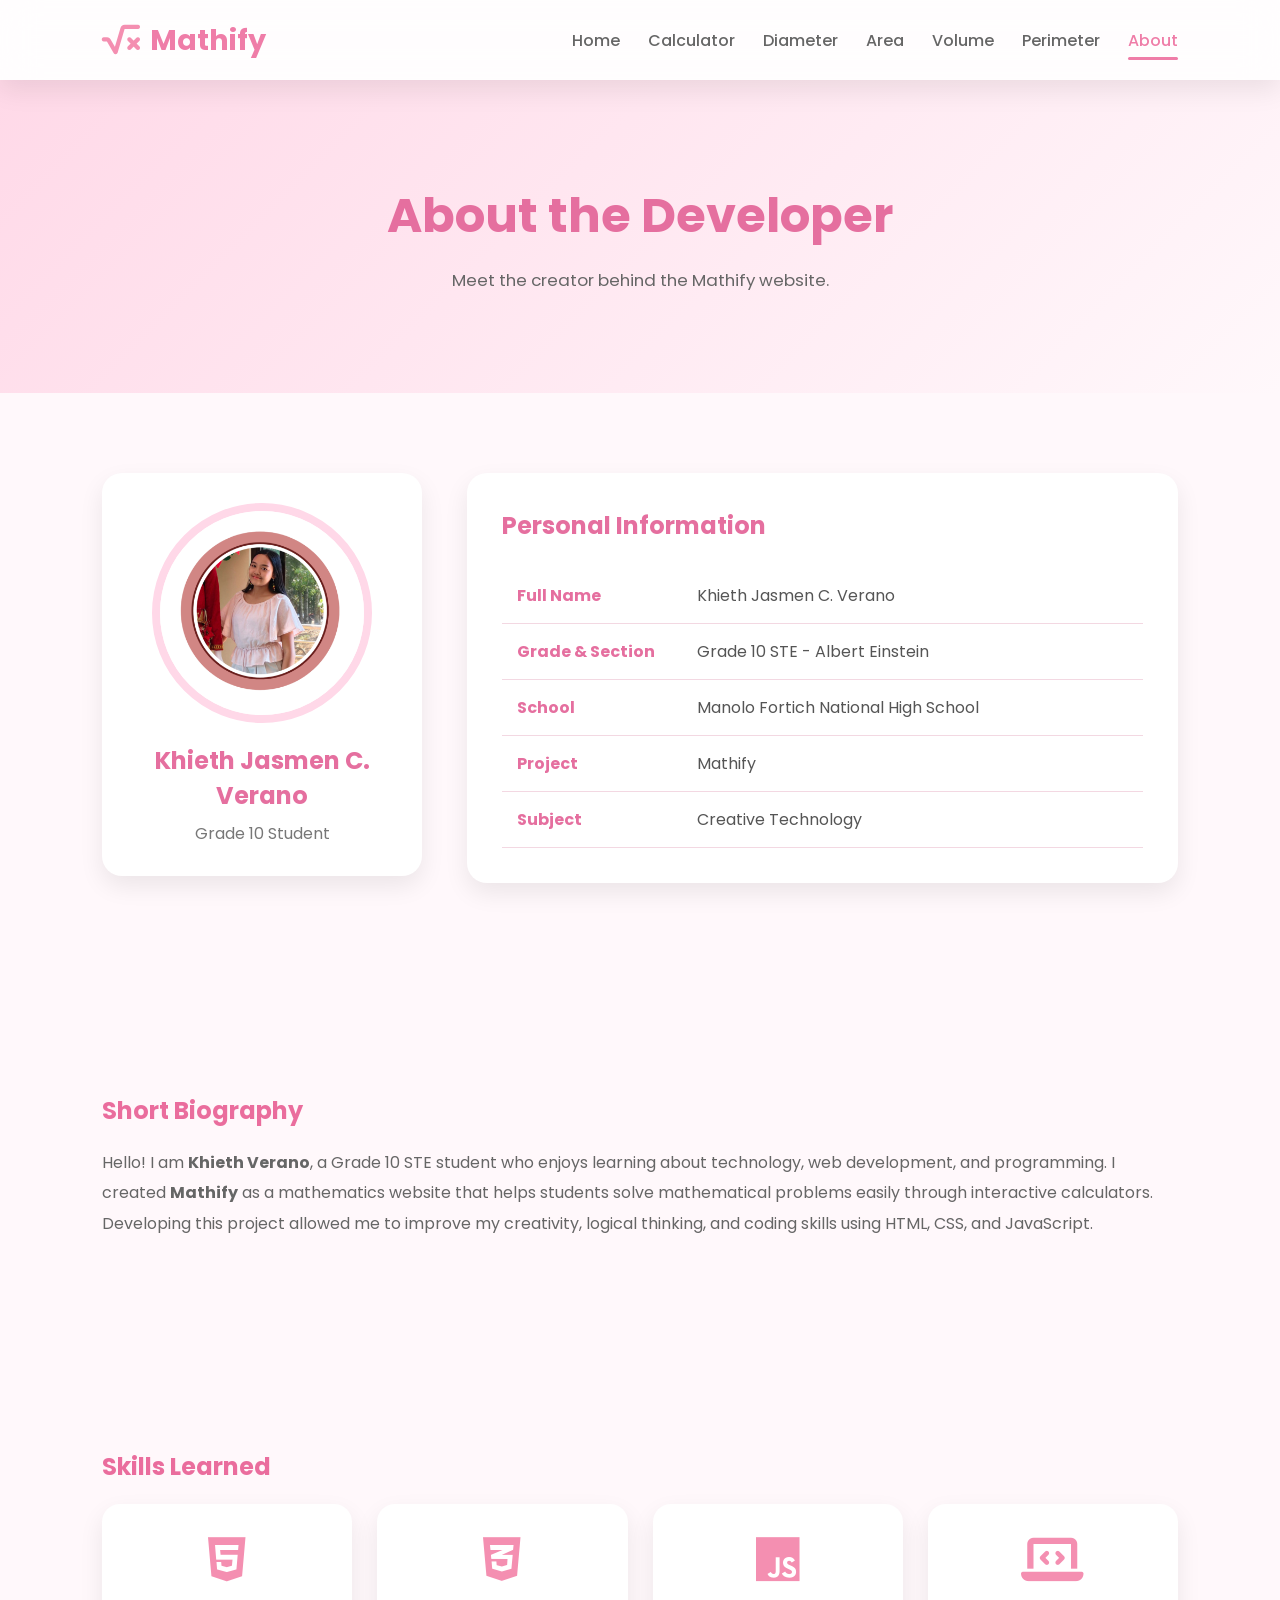
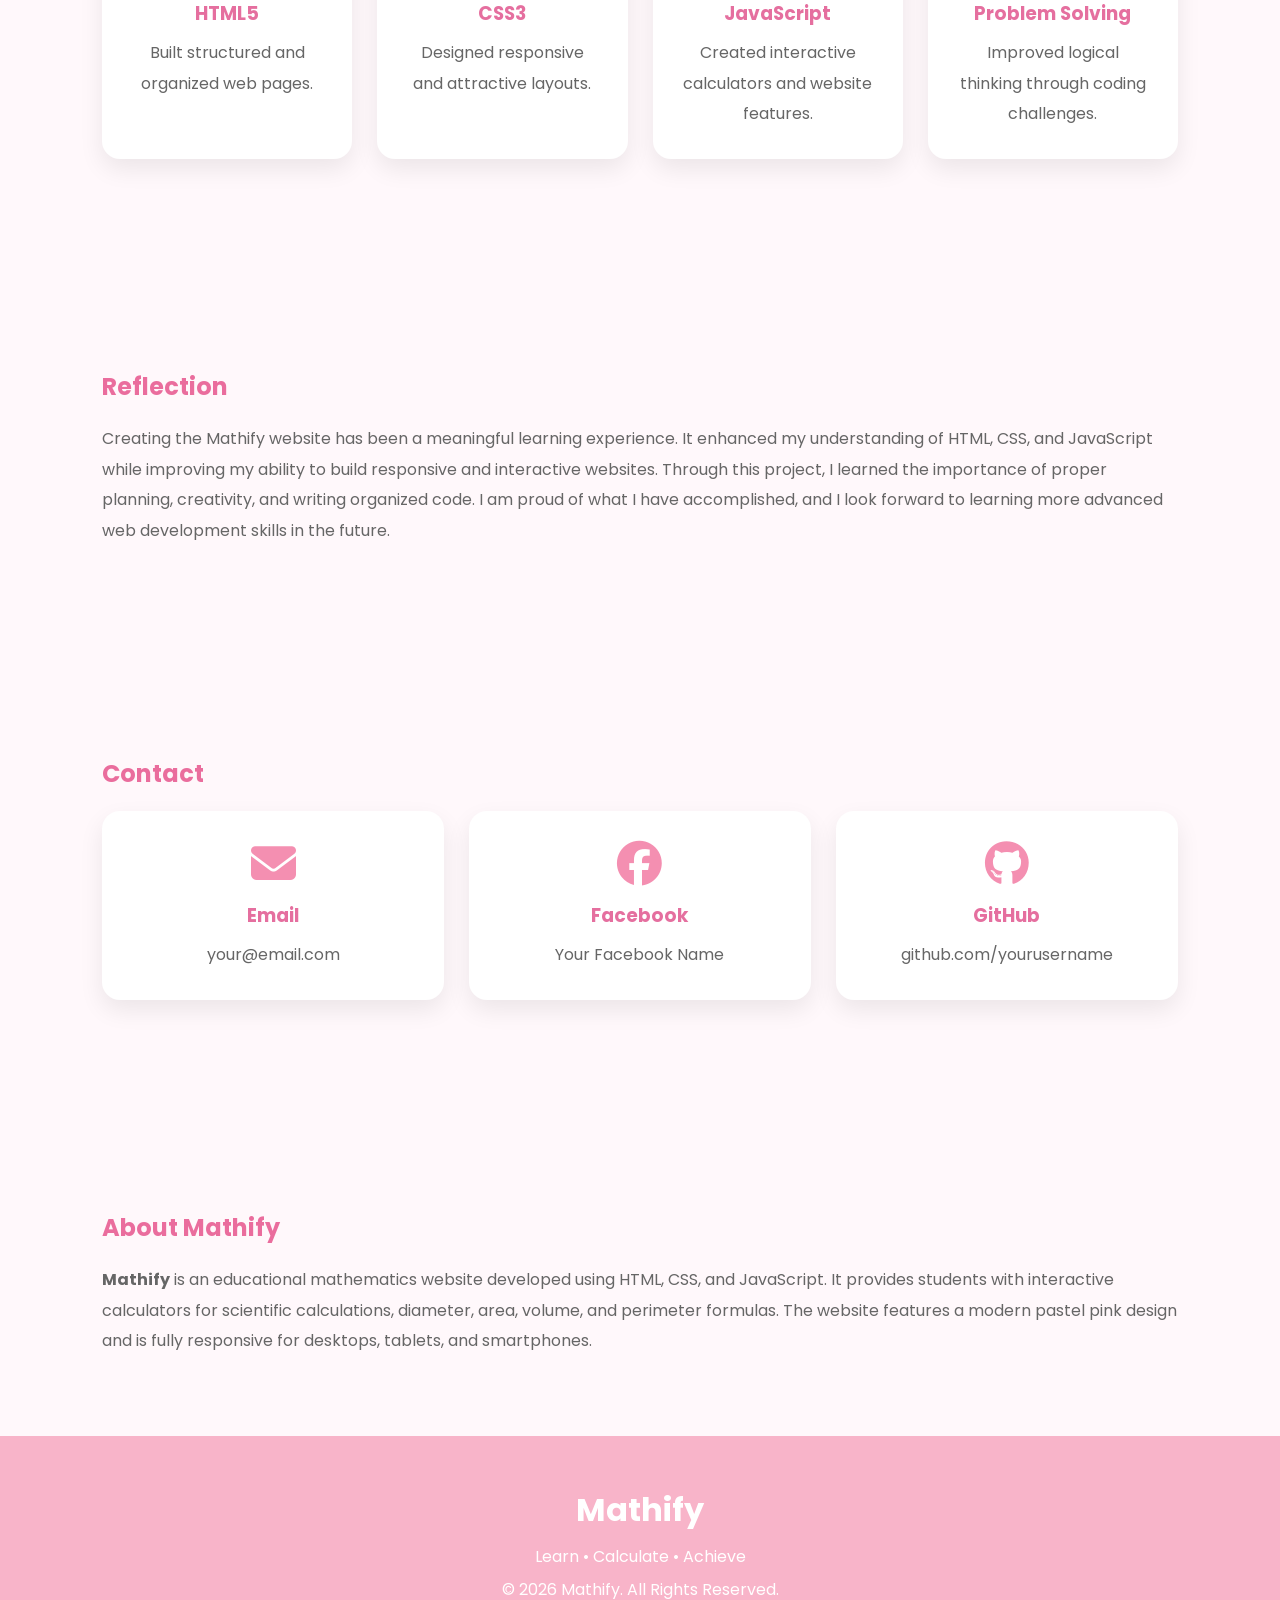
==== about.html @ f3b250c4 "Add files via upload" ====
<!DOCTYPE html>
<html lang="en">

<head>

    <meta charset="UTF-8">

    <meta name="viewport" content="width=device-width, initial-scale=1.0">

    <title>Mathify | About</title>

    <!-- Google Font -->

    <link rel="preconnect" href="https://fonts.googleapis.com">

    <link rel="preconnect" href="https://fonts.gstatic.com" crossorigin>

    <link href="https://fonts.googleapis.com/css2?family=Poppins:wght@300;400;500;600;700&display=swap"
        rel="stylesheet">

    <!-- Font Awesome -->

    <link rel="stylesheet"
        href="https://cdnjs.cloudflare.com/ajax/libs/font-awesome/6.6.0/css/all.min.css">

    <!-- External CSS -->

    <link rel="stylesheet" href="style.css">

</head>

<body>

<header>

    <div class="logo">

        <i class="fa-solid fa-square-root-variable"></i>

        <h2>Mathify</h2>

    </div>

    <nav id="navbar">

        <ul>

            <li><a href="index.html">Home</a></li>

            <li><a href="calculator.html">Calculator</a></li>

            <li><a href="diameter.html">Diameter</a></li>

            <li><a href="area.html">Area</a></li>

            <li><a href="volume.html">Volume</a></li>

            <li><a href="perimeter.html">Perimeter</a></li>

            <li><a class="active" href="about.html">About</a></li>

        </ul>

    </nav>

    <button id="menu-btn">

        <i class="fa-solid fa-bars"></i>

    </button>

</header>

<section class="page-banner">

    <h1>About the Developer</h1>

    <p>

        Meet the creator behind the Mathify website.

    </p>

</section>

<!-- PROFILE -->

<section class="about-container">

    <div class="profile-card">

        <img src="img/K/about.png" alt="Programmer">

        <h2>Khieth Jasmen C. Verano</h2>

        <p class="course">

            Grade 10 Student

        </p>

    </div>

    <div class="about-info">

        <h2>Personal Information</h2>

        <table>

            <tr>

                <td><strong>Full Name</strong></td>

                <td>Khieth Jasmen C. Verano</td>

            </tr>

            <tr>

                <td><strong>Grade & Section</strong></td>

                <td>Grade 10 STE - Albert Einstein</td>

            </tr>

            <tr>

                <td><strong>School</strong></td>

                <td>Manolo Fortich National High School</td>

            </tr>

            <tr>

                <td><strong>Project</strong></td>

                <td>Mathify</td>

            </tr>

            <tr>

                <td><strong>Subject</strong></td>

                <td>Creative Technology</td>

            </tr>

        </table>

    </div>

</section>

<!-- BIOGRAPHY -->

<section class="about-section">

    <h2>Short Biography</h2>

    <p>

        Hello! I am <strong>Khieth Verano</strong>, a Grade 10 STE student who enjoys
        learning about technology, web development, and programming.
        I created <strong>Mathify</strong> as a mathematics website that helps
        students solve mathematical problems easily through interactive calculators.
        Developing this project allowed me to improve my creativity,
        logical thinking, and coding skills using HTML, CSS, and JavaScript.

    </p>

</section>

<!-- SKILLS -->

<section class="about-section">

    <h2>Skills Learned</h2>

    <div class="skills-grid">

        <div class="skill">

            <i class="fa-brands fa-html5"></i>

            <h3>HTML5</h3>

            <p>

                Built structured and organized web pages.

            </p>

        </div>

        <div class="skill">

            <i class="fa-brands fa-css3-alt"></i>

            <h3>CSS3</h3>

            <p>

                Designed responsive and attractive layouts.

            </p>

        </div>

        <div class="skill">

            <i class="fa-brands fa-js"></i>

            <h3>JavaScript</h3>

            <p>

                Created interactive calculators and website features.

            </p>

        </div>

        <div class="skill">

            <i class="fa-solid fa-laptop-code"></i>

            <h3>Problem Solving</h3>

            <p>

                Improved logical thinking through coding challenges.

            </p>

        </div>

    </div>

</section>

<!-- REFLECTION -->

<section class="about-section">

    <h2>Reflection</h2>

    <p>

        Creating the Mathify website has been a meaningful learning experience.
        It enhanced my understanding of HTML, CSS, and JavaScript while improving
        my ability to build responsive and interactive websites.
        Through this project, I learned the importance of proper planning,
        creativity, and writing organized code.
        I am proud of what I have accomplished, and I look forward to learning
        more advanced web development skills in the future.

    </p>

</section>

<!-- CONTACT -->

<section class="about-section">

    <h2>Contact</h2>

    <div class="contact-grid">

        <div class="contact-card">

            <i class="fa-solid fa-envelope"></i>

            <h3>Email</h3>

            <p>your@email.com</p>

        </div>

        <div class="contact-card">

            <i class="fa-brands fa-facebook"></i>

            <h3>Facebook</h3>

            <p>Your Facebook Name</p>

        </div>

        <div class="contact-card">

            <i class="fa-brands fa-github"></i>

            <h3>GitHub</h3>

            <p>github.com/yourusername</p>

        </div>

    </div>

</section>

<!-- WEBSITE INFO -->

<section class="about-section">

    <h2>About Mathify</h2>

    <p>

        <strong>Mathify</strong> is an educational mathematics website developed
        using HTML, CSS, and JavaScript.
        It provides students with interactive calculators for scientific
        calculations, diameter, area, volume, and perimeter formulas.
        The website features a modern pastel pink design and is fully responsive
        for desktops, tablets, and smartphones.

    </p>

</section>

<footer>

    <div class="footer-content">

        <h2>Mathify</h2>

        <p>

            Learn • Calculate • Achieve

        </p>

        <p>

            © 2026 Mathify. All Rights Reserved.

        </p>

    </div>

</footer>

<button id="topBtn">

    <i class="fa-solid fa-arrow-up"></i>

</button>

<script src="javascript.js"></script>

</body>

</html>
---- style.css ----
/*==================================================
            MATHIFY | STYLE.CSS (PART 1)
        Theme: Pastel Pink / Baby Pink
==================================================*/

/*========== GOOGLE FONT ==========*/

@import url('https://fonts.googleapis.com/css2?family=Poppins:wght@300;400;500;600;700;800&display=swap');


/*========== CSS VARIABLES ==========*/

:root{

    --primary:#f8b4c9;
    --secondary:#ffd6e7;
    --light:#fff8fb;
    --white:#ffffff;
    --dark:#444444;
    --gray:#777777;
    --shadow:0 10px 25px rgba(0,0,0,.08);
    --radius:18px;
    --transition:.35s ease;

}


/*========== RESET ==========*/

*{

    margin:0;
    padding:0;
    box-sizing:border-box;
    font-family:'Poppins',sans-serif;

}

html{

    scroll-behavior:smooth;

}

body{

    background:var(--light);
    color:var(--dark);
    overflow-x:hidden;

}


/*========== SCROLLBAR ==========*/

::-webkit-scrollbar{

    width:10px;

}

::-webkit-scrollbar-track{

    background:#ffe9f2;

}

::-webkit-scrollbar-thumb{

    background:var(--primary);
    border-radius:20px;

}

::-webkit-scrollbar-thumb:hover{

    background:#ec8fb0;

}


/*========== LINKS ==========*/

a{

    text-decoration:none;
    color:inherit;

}

ul{

    list-style:none;

}

img{

    width:100%;
    display:block;

}


/*========== SECTION ==========*/

section{

    padding:80px 8%;

}

.title{

    text-align:center;
    font-size:2.2rem;
    color:#e86c9d;
    margin-bottom:50px;

}


/*==================================================
                    PRELOADER
==================================================*/

#loader{

    position:fixed;
    inset:0;
    background:var(--light);
    display:flex;
    flex-direction:column;
    justify-content:center;
    align-items:center;
    z-index:9999;

}

.spinner{

    width:70px;
    height:70px;
    border:8px solid #ffd9e8;
    border-top:8px solid #f48fb1;
    border-radius:50%;
    animation:spin 1s linear infinite;

}

#loader h2{

    margin-top:20px;
    color:#ea7aa7;
    letter-spacing:2px;

}

@keyframes spin{

    to{

        transform:rotate(360deg);

    }

}


/*==================================================
                    HEADER
==================================================*/

header{

    width:100%;
    height:80px;
    background:rgba(255,255,255,.75);

    backdrop-filter:blur(18px);

    display:flex;
    justify-content:space-between;
    align-items:center;

    padding:0 8%;

    position:sticky;
    top:0;

    z-index:999;

    box-shadow:var(--shadow);

}


/*========== LOGO ==========*/

.logo{

    display:flex;
    align-items:center;
    gap:10px;

}

.logo i{

    font-size:34px;
    color:#f48fb1;

}

.logo h2{

    color:#ef7da8;
    font-size:1.8rem;

}


/*========== NAVIGATION ==========*/

nav ul{

    display:flex;
    align-items:center;
    gap:28px;

}

nav ul li a{

    color:#666;
    font-weight:500;

    transition:var(--transition);

}

nav ul li a:hover{

    color:#ef7da8;

}

nav ul li a.active{

    color:#ef7da8;
    position:relative;

}

nav ul li a.active::after{

    content:'';

    width:100%;
    height:3px;

    background:#ef7da8;

    position:absolute;
    left:0;
    bottom:-8px;

    border-radius:20px;

}


/*========== HAMBURGER ==========*/

#menu-btn{

    display:none;

    border:none;
    background:none;

    cursor:pointer;

    font-size:25px;

    color:#ef7da8;

}


/*==================================================
                    BUTTONS
==================================================*/

.btn{

    display:inline-block;

    padding:14px 32px;

    background:linear-gradient(135deg,#f8b4c9,#f48fb1);

    color:white;

    border:none;

    border-radius:40px;

    cursor:pointer;

    transition:.35s;

    font-weight:600;

    box-shadow:0 8px 20px rgba(244,143,177,.30);

}

.btn:hover{

    transform:translateY(-4px);

    box-shadow:0 12px 30px rgba(244,143,177,.40);

}

.btn-outline{

    display:inline-block;

    padding:14px 32px;

    border:2px solid #f48fb1;

    color:#f48fb1;

    background:white;

    border-radius:40px;

    cursor:pointer;

    transition:.35s;

    font-weight:600;

}

.btn-outline:hover{

    background:#f48fb1;

    color:white;

}


/*==================================================
                PAGE BANNER
==================================================*/

.page-banner{

    text-align:center;

    background:linear-gradient(135deg,#ffd9e8,#fff8fb);

    padding:100px 10%;

}

.page-banner h1{

    font-size:3rem;

    color:#e56f9f;

}

.page-banner p{

    margin-top:15px;

    color:#666;

    font-size:1.05rem;

}


/*==================================================
                    HERO
==================================================*/

.hero{

    display:grid;

    grid-template-columns:repeat(2,1fr);

    gap:60px;

    align-items:center;

    min-height:85vh;

}

.hero-text h1{

    font-size:3.7rem;

    line-height:1.2;

    margin-bottom:25px;

}

.hero-text span{

    color:#ef7da8;

}

.hero-text p{

    color:#666;

    font-size:1.05rem;

    line-height:1.8;

    margin-bottom:35px;

}

.hero-buttons{

    display:flex;

    gap:20px;

    flex-wrap:wrap;

}

.hero-image img{

    max-width:520px;

    margin:auto;

    animation:float 3s ease-in-out infinite;

}

@keyframes float{

    0%{

        transform:translateY(0);

    }

    50%{

        transform:translateY(-15px);

    }

    100%{

        transform:translateY(0);

    }

}


/*==================================================
                    INFO CARDS
==================================================*/

.info{

    display:grid;

    grid-template-columns:repeat(auto-fit,minmax(250px,1fr));

    gap:30px;

}

.card{

    background:white;

    padding:35px;

    border-radius:var(--radius);

    text-align:center;

    box-shadow:var(--shadow);

    transition:.35s;

}

.card:hover{

    transform:translateY(-8px);

}

.card i{

    font-size:40px;

    color:#ef7da8;

    margin-bottom:18px;

}

.card h3{

    margin-bottom:10px;

    color:#444;

}

.card p{

    color:#666;

}


/*==================================================
                    FOOTER
==================================================*/

footer{

    background:#f8b4c9;

    color:white;

    text-align:center;

    padding:50px 20px;

}

.footer-content h2{

    margin-bottom:10px;

    font-size:2rem;

}

.footer-content p{

    margin:8px 0;

}

.socials{

    margin:20px 0;

}

.socials a{

    display:inline-flex;

    justify-content:center;

    align-items:center;

    width:45px;

    height:45px;

    border-radius:50%;

    background:white;

    color:#ef7da8;

    margin:0 8px;

    transition:.35s;

}

.socials a:hover{

    transform:translateY(-6px);

}


/*==================================================
                RESPONSIVE NAVBAR
==================================================*/

@media(max-width:900px){

    #menu-btn{

        display:block;

    }

    nav{

        position:absolute;

        top:80px;
        left:-100%;

        width:100%;

        background:white;

        box-shadow:var(--shadow);

        transition:.35s;

    }

    nav.active{

        left:0;

    }

    nav ul{

        flex-direction:column;

        padding:30px;

    }

    .hero{

        grid-template-columns:1fr;

        text-align:center;

    }

    .hero-image{

        order:-1;

    }

    .hero-buttons{

        justify-content:center;

    }

}

@media(max-width:600px){

    .hero-text h1{

        font-size:2.5rem;

    }

    .page-banner h1{

        font-size:2.2rem;

    }

    section{

        padding:60px 6%;

    }

}

/*==================================================
            MATHIFY | STYLE.CSS (PART 2A)
        Calculator & Formula Sections
==================================================*/


/*=========================================
            CALCULATOR SECTION
=========================================*/

.calculator-section{

    display:flex;
    justify-content:center;
    align-items:center;

}

.calculator-container{

    width:100%;
    display:flex;
    justify-content:center;

}

.calculator{

    width:420px;
    max-width:100%;

    background:white;

    padding:30px;

    border-radius:25px;

    box-shadow:var(--shadow);

}


/*=========================================
            DISPLAY
=========================================*/

#display{

    width:100%;

    height:75px;

    border:none;

    outline:none;

    border-radius:15px;

    background:#fff4f8;

    color:#444;

    font-size:2rem;

    text-align:right;

    padding:20px;

    margin-bottom:25px;

    box-shadow:inset 0 3px 10px rgba(0,0,0,.08);

}


/*=========================================
        CALCULATOR BUTTONS
=========================================*/

.calculator-buttons{

    display:grid;

    grid-template-columns:repeat(4,1fr);

    gap:15px;

}

.calculator-buttons button{

    height:65px;

    border:none;

    border-radius:15px;

    background:white;

    color:#444;

    font-size:1.1rem;

    cursor:pointer;

    transition:.3s;

    box-shadow:0 5px 12px rgba(0,0,0,.08);

}

.calculator-buttons button:hover{

    transform:translateY(-4px);

}

.calculator-buttons button:active{

    transform:scale(.95);

}

.operator{

    background:#ffd8e8 !important;

    color:#d84b87 !important;

    font-weight:600;

}

.special{

    background:#f8b4c9 !important;

    color:white !important;

}

.equal{

    grid-column:span 2;

    background:linear-gradient(135deg,#f48fb1,#ec6c98) !important;

    color:white !important;

    font-size:1.3rem;

}


/*=========================================
        HISTORY SECTION
=========================================*/

.history-section{

    text-align:center;

}

.history-section h2{

    color:#e56f9f;

    margin-bottom:25px;

}

#historyList{

    max-width:700px;

    margin:auto;

    background:white;

    border-radius:20px;

    box-shadow:var(--shadow);

    padding:20px;

    min-height:100px;

    text-align:left;

}

#historyList li{

    padding:12px;

    border-bottom:1px solid #f3d8e2;

    color:#666;

}

#historyList li:last-child{

    border-bottom:none;

}


/*=========================================
            FORMULA GRID
=========================================*/

.formula-grid{

    display:grid;

    grid-template-columns:repeat(auto-fit,minmax(320px,1fr));

    gap:30px;

}


/*=========================================
            FORMULA CARD
=========================================*/

.formula-card{

    background:white;

    padding:30px;

    border-radius:20px;

    box-shadow:var(--shadow);

    transition:.35s;

}

.formula-card:hover{

    transform:translateY(-8px);

}

.formula-card h2{

    color:#ea6d9d;

    margin-bottom:12px;

}

.formula-card h4{

    color:#777;

    margin-bottom:10px;

}

.formula-card p{

    color:#666;

    margin-bottom:18px;

    line-height:1.7;

}


/*=========================================
                INPUTS
=========================================*/

.formula-card input,

.newsletter input{

    width:100%;

    padding:15px;

    margin:10px 0;

    border:2px solid #ffd5e6;

    border-radius:12px;

    outline:none;

    font-size:1rem;

    transition:.3s;

    background:#fffdfd;

}

.formula-card input:focus,

.newsletter input:focus{

    border-color:#f48fb1;

    box-shadow:0 0 10px rgba(244,143,177,.25);

}


/*=========================================
            RESULT BOXES
=========================================*/

.formula-card h3{

    margin-top:20px;

    padding:15px;

    border-radius:12px;

    background:#fff3f8;

    color:#d85c90;

    min-height:55px;

    display:flex;

    align-items:center;

    justify-content:center;

    text-align:center;

    font-weight:600;

}


/*=========================================
            BUTTON SPACING
=========================================*/

.formula-card .btn,

.formula-card .btn-outline{

    width:100%;

    margin-top:12px;

}


/*=========================================
            INFO SECTION
=========================================*/

.info-section{

    text-align:center;

}

.info-section h2{

    color:#e56f9f;

    margin-bottom:45px;

}


/*=========================================
        FEATURES INFORMATION
=========================================*/

.features-info{

    text-align:center;

}

.features-info h2{

    color:#ea6d9d;

    margin-bottom:45px;

}


/*=========================================
            MOBILE
=========================================*/

@media(max-width:768px){

    .calculator{

        padding:20px;

    }

    .calculator-buttons{

        gap:10px;

    }

    .calculator-buttons button{

        height:58px;

        font-size:1rem;

    }

    #display{

        font-size:1.6rem;

    }

    .formula-grid{

        grid-template-columns:1fr;

    }

}

@media(max-width:480px){

    .calculator{

        width:100%;

    }

    .calculator-buttons button{

        height:55px;

        font-size:.95rem;

    }

    #display{

        height:65px;

        font-size:1.4rem;

        padding:15px;

    }

}

/*==================================================
            MATHIFY | STYLE.CSS (PART 2B)
        Home & About Page Components
==================================================*/


/*=========================================
            FEATURE CARDS
=========================================*/

.feature-container{

    display:grid;

    grid-template-columns:repeat(auto-fit,minmax(260px,1fr));

    gap:30px;

}

.feature{

    background:#ffffff;

    border-radius:20px;

    padding:35px;

    text-align:center;

    box-shadow:var(--shadow);

    transition:.35s;

}

.feature:hover{

    transform:translateY(-8px);

}

.feature i{

    font-size:45px;

    color:#f48fb1;

    margin-bottom:18px;

}

.feature h3{

    color:#e56f9f;

    margin-bottom:15px;

}

.feature p{

    color:#666;

    line-height:1.7;

}


/*=========================================
            WHY CHOOSE SECTION
=========================================*/

.why{

    display:grid;

    grid-template-columns:repeat(2,1fr);

    gap:60px;

    align-items:center;

}

.why-text h2{

    color:#ea6d9d;

    font-size:2.3rem;

    margin-bottom:25px;

}

.why-text p{

    color:#666;

    line-height:1.8;

    margin-bottom:25px;

}

.why-text ul li{

    margin:15px 0;

    font-size:1rem;

    color:#555;

}

.why-text i{

    color:#f48fb1;

    margin-right:10px;

}

.why-image img{

    width:100%;

    max-width:420px;

    margin:auto;

}


/*=========================================
            FUN FACT
=========================================*/

.fact{

    text-align:center;

    background:#fff0f6;

    border-radius:20px;

    margin:50px 8%;

}

.fact h2{

    color:#e56f9f;

    margin-bottom:20px;

}

.fact p{

    max-width:700px;

    margin:auto;

    color:#666;

    line-height:1.8;

    margin-bottom:25px;

}


/*=========================================
            QUICK LINKS
=========================================*/

.quick-grid{

    display:grid;

    grid-template-columns:repeat(auto-fit,minmax(180px,1fr));

    gap:25px;

}

.quick-grid a{

    background:white;

    padding:30px;

    text-align:center;

    border-radius:18px;

    box-shadow:var(--shadow);

    transition:.35s;

    font-weight:600;

    color:#555;

}

.quick-grid a:hover{

    transform:translateY(-8px);

    background:#ffe7f0;

}

.quick-grid i{

    display:block;

    font-size:40px;

    color:#f48fb1;

    margin-bottom:15px;

}


/*=========================================
            NEWSLETTER
=========================================*/

.newsletter{

    text-align:center;

    background:white;

    border-radius:20px;

    box-shadow:var(--shadow);

}

.newsletter h2{

    color:#e56f9f;

    margin-bottom:15px;

}

.newsletter p{

    color:#666;

    margin-bottom:20px;

}

.newsletter input{

    max-width:420px;

    margin:auto;

    display:block;

    margin-bottom:20px;

}

#greeting{

    margin-top:20px;

    color:#f06292;

}


/*=========================================
            ABOUT PAGE
=========================================*/

.about-container{

    display:grid;

    grid-template-columns:320px 1fr;

    gap:45px;

    align-items:start;

}

.profile-card{

    background:white;

    border-radius:20px;

    text-align:center;

    padding:30px;

    box-shadow:var(--shadow);

}

.profile-card img{

    width:220px;

    height:220px;

    border-radius:50%;

    object-fit:cover;

    margin:auto;

    border:8px solid #ffd8e8;

}

.profile-card h2{

    margin-top:20px;

    color:#e56f9f;

}

.course{

    color:#777;

    margin-top:8px;

}

.about-info{

    background:white;

    padding:35px;

    border-radius:20px;

    box-shadow:var(--shadow);

}

.about-info h2{

    color:#e56f9f;

    margin-bottom:25px;

}


/*=========================================
                TABLE
=========================================*/

table{

    width:100%;

    border-collapse:collapse;

}

table tr{

    border-bottom:1px solid #f3d8e2;

}

table td{

    padding:15px;

    color:#555;

}

table td:first-child{

    color:#e56f9f;

    width:180px;

}


/*=========================================
            ABOUT SECTION
=========================================*/

.about-section{

    margin-top:50px;

}

.about-section h2{

    color:#ea6d9d;

    margin-bottom:20px;

}

.about-section p{

    color:#666;

    line-height:1.9;

}


/*=========================================
            SKILLS
=========================================*/

.skills-grid{

    display:grid;

    grid-template-columns:repeat(auto-fit,minmax(220px,1fr));

    gap:25px;

}

.skill{

    background:white;

    padding:30px;

    text-align:center;

    border-radius:18px;

    box-shadow:var(--shadow);

    transition:.35s;

}

.skill:hover{

    transform:translateY(-8px);

}

.skill i{

    font-size:50px;

    color:#f48fb1;

    margin-bottom:15px;

}

.skill h3{

    color:#e56f9f;

    margin-bottom:10px;

}

.skill p{

    color:#666;

}


/*=========================================
            CONTACT
=========================================*/

.contact-grid{

    display:grid;

    grid-template-columns:repeat(auto-fit,minmax(220px,1fr));

    gap:25px;

}

.contact-card{

    background:white;

    padding:30px;

    text-align:center;

    border-radius:18px;

    box-shadow:var(--shadow);

    transition:.35s;

}

.contact-card:hover{

    transform:translateY(-8px);

}

.contact-card i{

    font-size:45px;

    color:#f48fb1;

    margin-bottom:15px;

}

.contact-card h3{

    color:#e56f9f;

    margin-bottom:10px;

}

.contact-card p{

    color:#666;

    word-break:break-word;

}


/*=========================================
        SCROLL TO TOP BUTTON
=========================================*/

#topBtn{

    position:fixed;

    bottom:25px;

    right:25px;

    width:55px;

    height:55px;

    border:none;

    border-radius:50%;

    background:#f48fb1;

    color:white;

    font-size:20px;

    cursor:pointer;

    display:none;

    box-shadow:var(--shadow);

    transition:.35s;

    z-index:999;

}

#topBtn:hover{

    transform:translateY(-5px);

}


/*=========================================
            RESPONSIVE
=========================================*/

@media(max-width:992px){

    .why{

        grid-template-columns:1fr;

        text-align:center;

    }

    .about-container{

        grid-template-columns:1fr;

    }

    .profile-card{

        max-width:380px;

        margin:auto;

    }

}

@media(max-width:768px){

    .feature-container,

    .quick-grid,

    .skills-grid,

    .contact-grid{

        grid-template-columns:1fr;

    }

    table td{

        display:block;

        width:100%;

        padding:10px;

    }

    table tr{

        display:block;

        margin-bottom:15px;

        border:1px solid #f4d4e3;

        border-radius:12px;

        padding:10px;

    }

}

@media(max-width:480px){

    .profile-card img{

        width:170px;

        height:170px;

    }

    .why-text h2{

        font-size:1.9rem;

    }

    .about-info{

        padding:25px;

    }

}
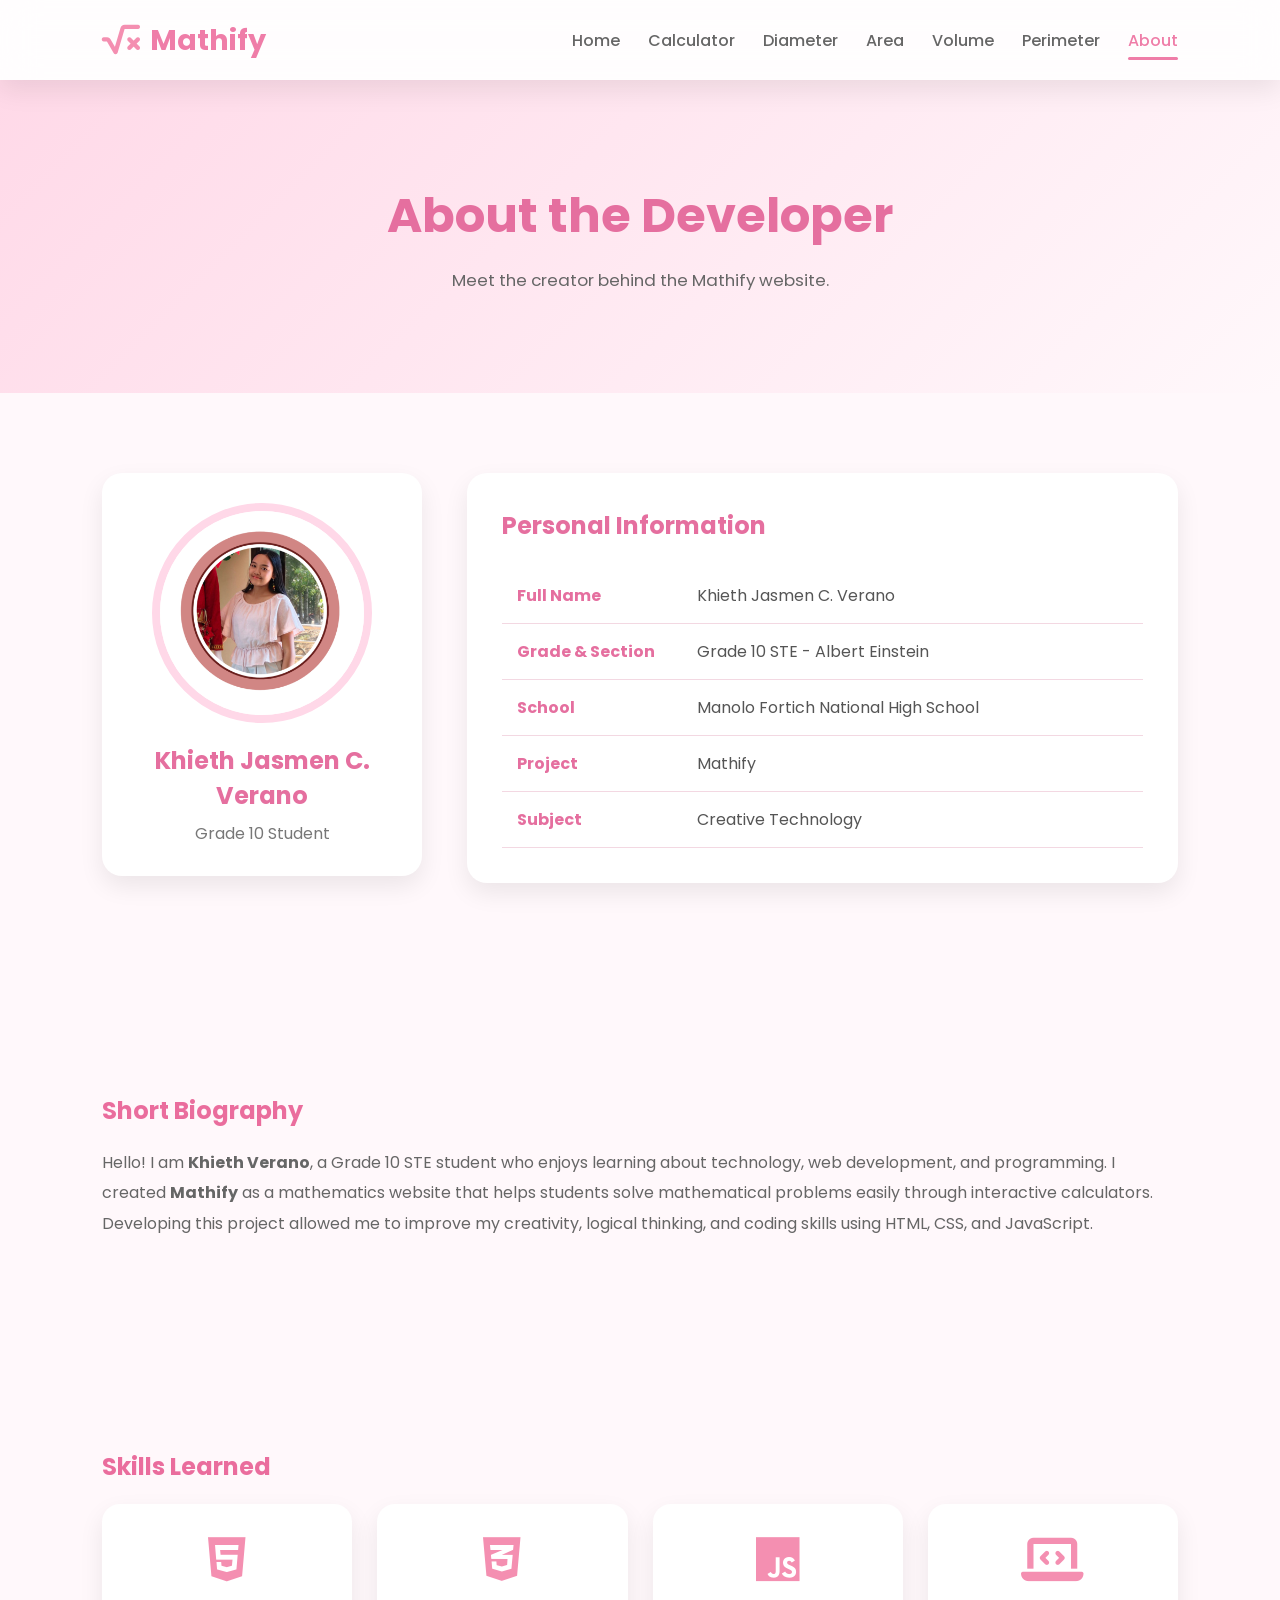
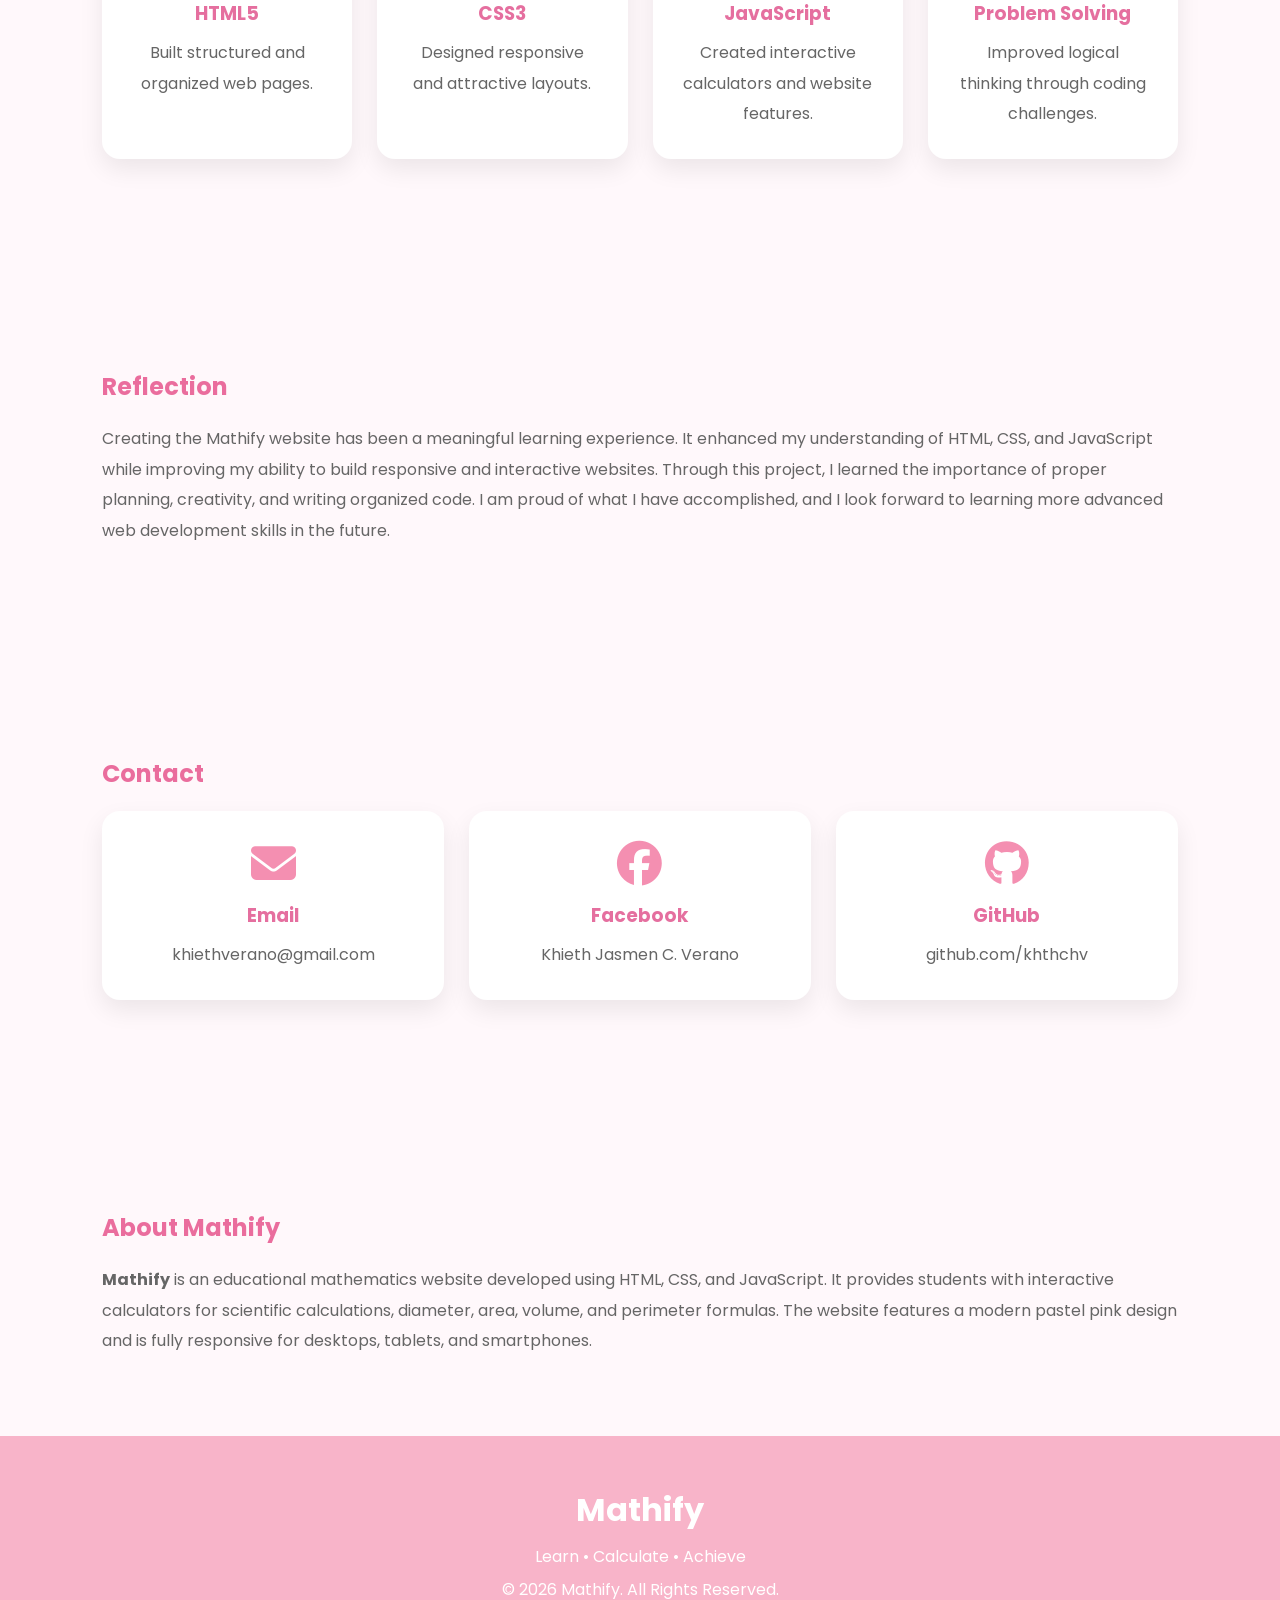
==== commit a7293c31: "Fix HTML formatting and structure in about.html" ====
--- a/about.html
+++ b/about.html
@@ -274,7 +274,7 @@
 
             <h3>Email</h3>
 
-            <p>your@email.com</p>
+            <p>khiethverano@gmail.com</p>
 
         </div>
 
@@ -284,7 +284,7 @@
 
             <h3>Facebook</h3>
 
-            <p>Your Facebook Name</p>
+            <p>Khieth Jasmen C. Verano</p>
 
         </div>
 
@@ -294,7 +294,7 @@
 
             <h3>GitHub</h3>
 
-            <p>github.com/yourusername</p>
+            <p>github.com/khthchv</p>
 
         </div>
 
@@ -353,4 +353,4 @@
 
 </body>
 
-</html>+</html>
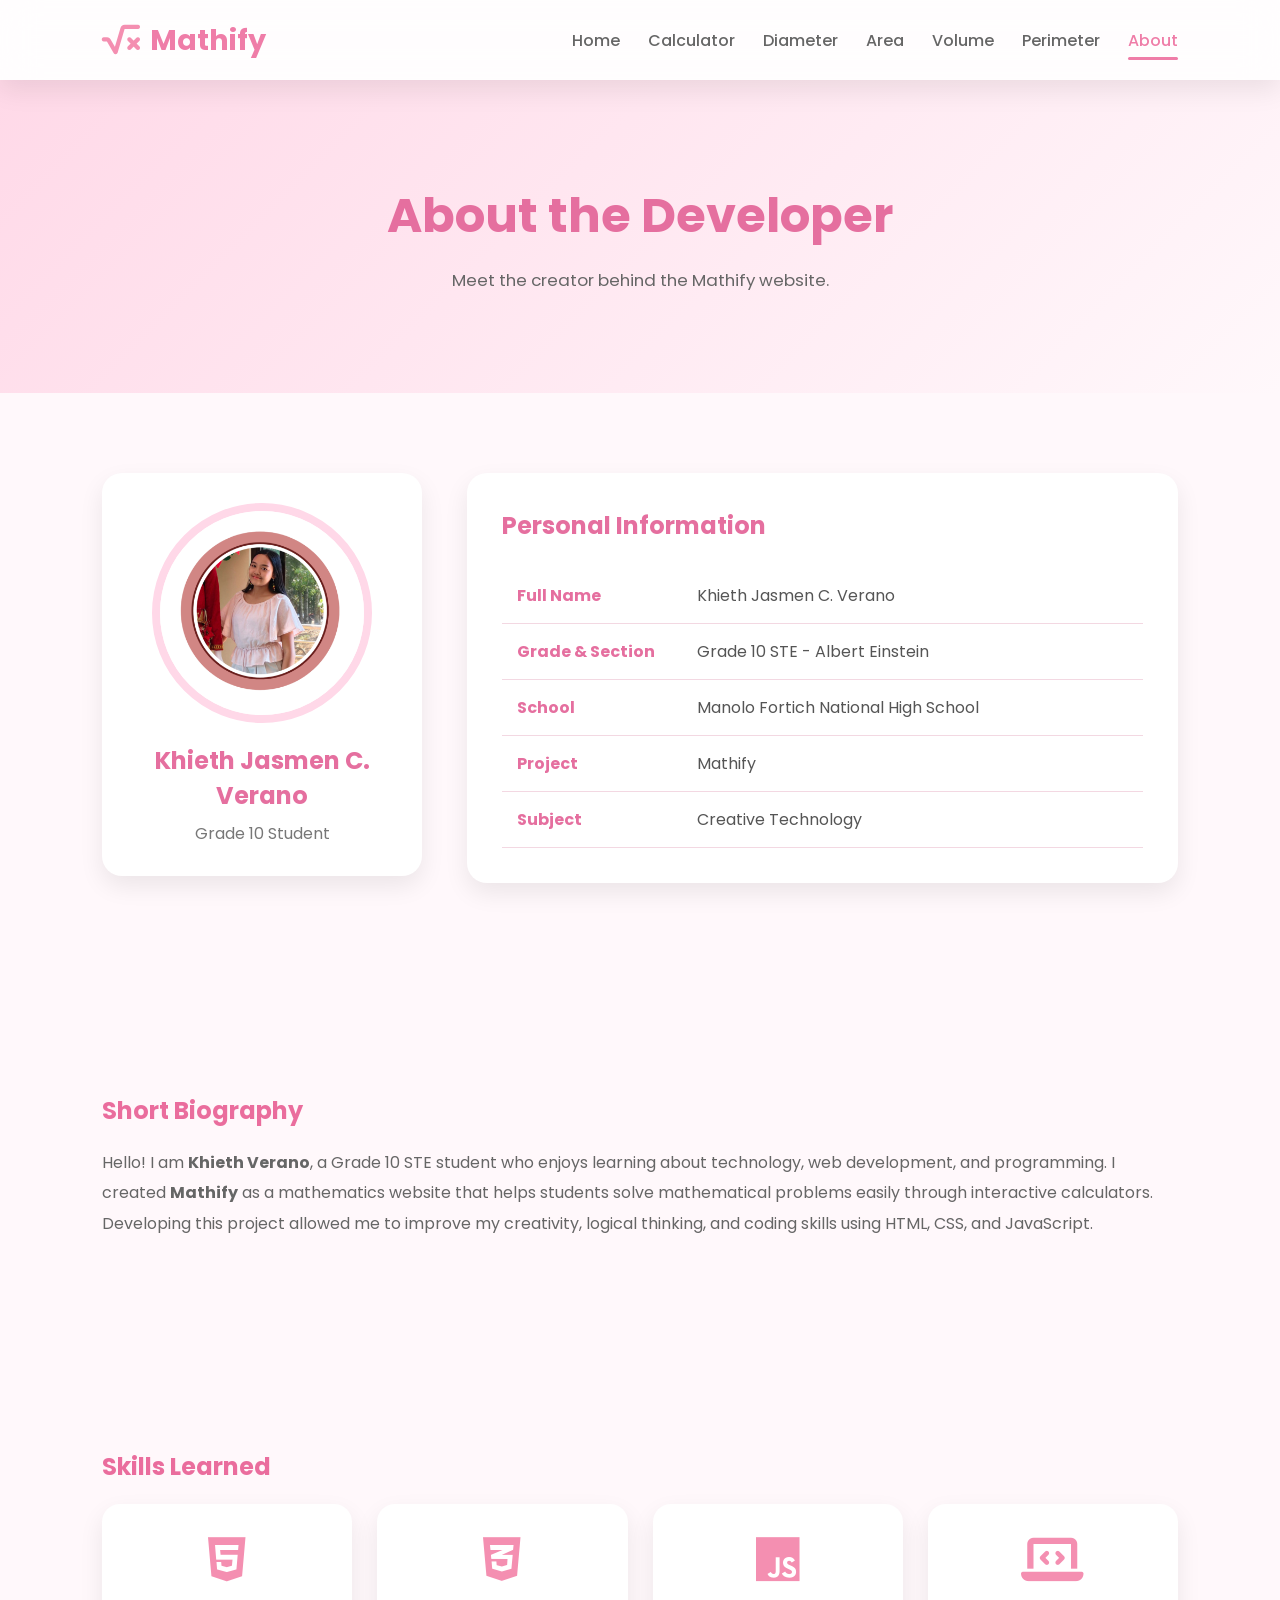
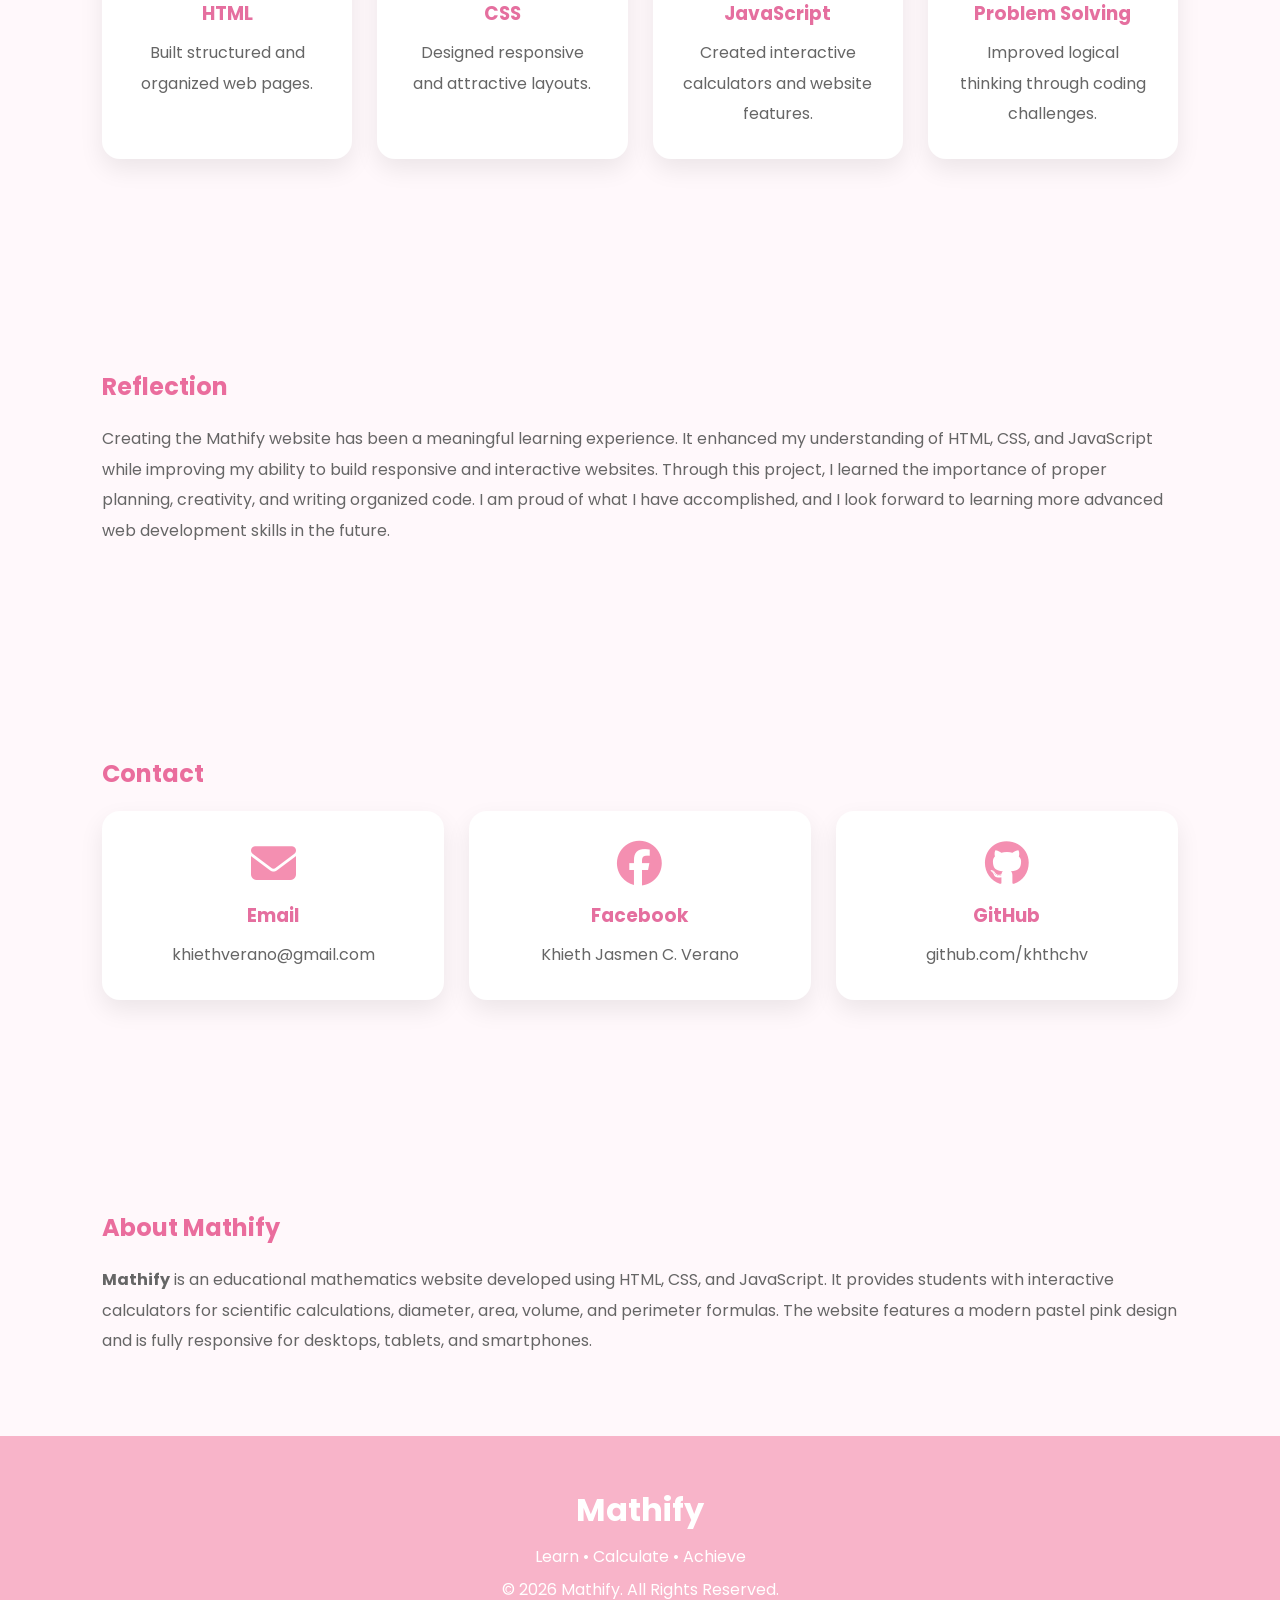
==== commit 064311d3: "Update about.html" ====
--- a/about.html
+++ b/about.html
@@ -184,7 +184,7 @@
 
             <i class="fa-brands fa-html5"></i>
 
-            <h3>HTML5</h3>
+            <h3>HTML</h3>
 
             <p>
 
@@ -198,7 +198,7 @@
 
             <i class="fa-brands fa-css3-alt"></i>
 
-            <h3>CSS3</h3>
+            <h3>CSS</h3>
 
             <p>
 
